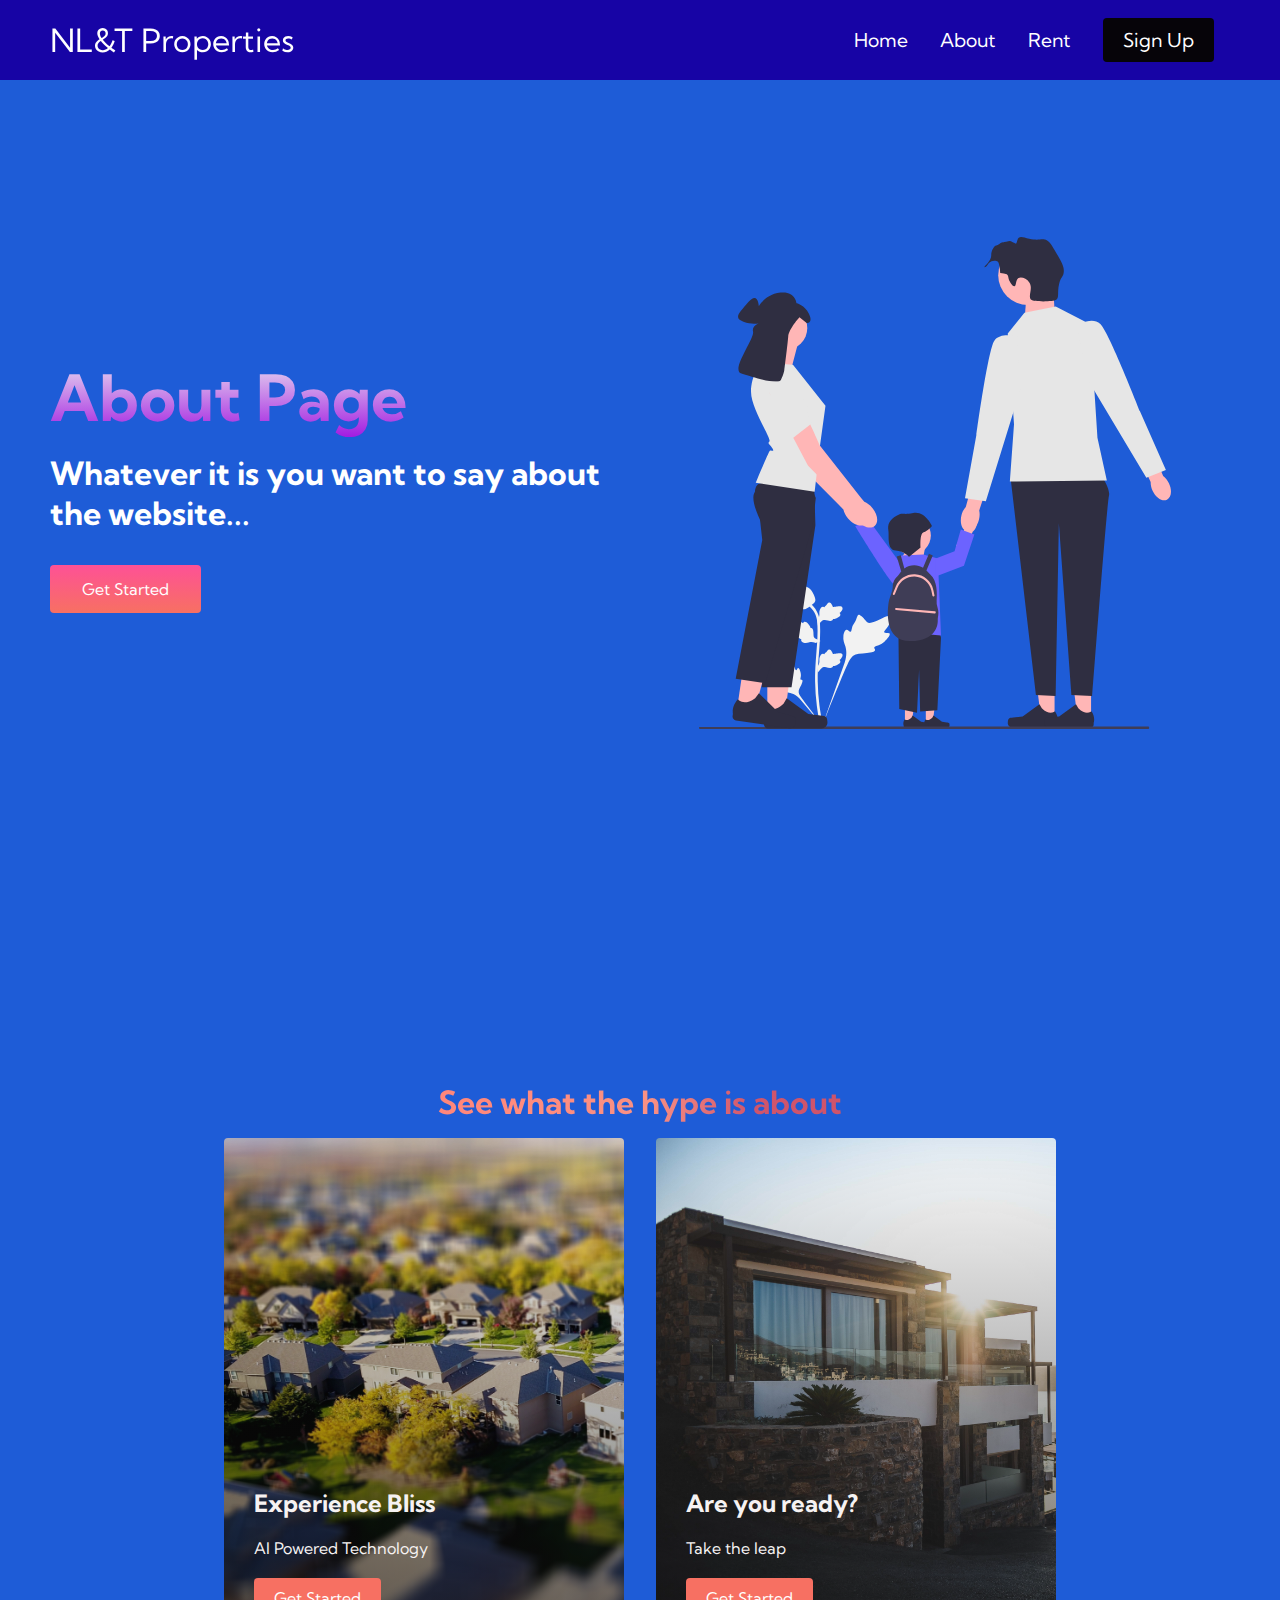
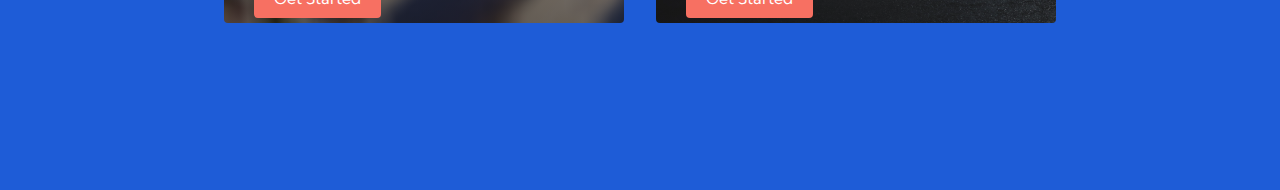
==== about.html @ 0c62916f "added about page" ====
<!DOCTYPE html>
<html lang="en">
  <head>
    <title>WebDev Studio</title>
    <!-- import javascript variables and functions -->
    <script src="app.js" defer></script>
    <!-- import CSS styles -->
    <link rel="stylesheet" href="styles.css" /> 
    
    <link href="https://fonts.googleapis.com/css2?family=Kumbh+Sans:wght@400;700&display=swap"
    rel="stylesheet"/>
  </head>
  <body>
    <nav class="navbar">
        <div class="navbar__container">
            <a href="/" id="navbar__logo"> NL&T Properties</a>
            <div class="navbar__toggle" id="mobile-menu">
                <span class="bar"></span>
                <span class="bar"></span>
                <span class="bar"></span>
            </div>
            <ul class="navbar__menu">
                <li class="navbar__item">
                    <a href="index.html" class="navbar__links">
                        Home
                    </a>
                </li>
                <li class="navbar__item">
                    <a href="about.html" class="navbar__links">
                        About
                    </a>
                </li>
                <li class="navbar__item">
                    <a href="/" class="navbar__links">
                        Rent
                    </a>
                </li>
                <li class="navbar__btn">
                    <a href="/" class="button">
                        Sign Up
                    </a>
                </li>
            </ul>
        </div>
    </nav>

    <!-- Hero Section -->
    <div class="main">
        <div class="main__container">
            <div class="main__content">
                <h1>About Page</h1>
                <p>Whatever it is you want to say about the website...</p>
                <button class="main__btn"><a href="/">Get Started</a></button>
            </div>
            <div class="main__img--container">
                <img src="images/undraw_family_vg76.svg" alt="pic" id="main__img">
            </div>
        </div>
    </div>

    <!-- Services Section -->
    <div class="services">
        <h1>See what the hype is about</h1>
        <div class="services__container">
            <div class="services__card">
                <h2>Experience Bliss</h2>
                <p>AI Powered Technology</p>
                <button>Get Started</button>
            </div>
            <div class="services__card">
                <h2>Are you ready?</h2>
                <p>Take the leap</p>
                <button>Get Started</button>
            </div>
        </div>
    </div>

    <script src="app.js"></script>
  </body>
</html>
---- styles.css ----
* {
    box-sizing: border-box;
    margin: 0;
    padding: 0;
    font-family: 'Kumbh Sans', sans-serif;
}

.navbar {
    background: #1704a5;
    height: 80px;
    display: flex;
    justify-content: center;
    align-items: center;
    font-size: 1.2rem;
    position: sticky;
    top: 0;
    z-index: 999;
}

.navbar__container {
    display: flex;
    justify-content: space-between;
    height: 80px;
    z-index: 1;
    width: 100%;
    max-width: 1300px;
    margin: 0 auto;
    padding: 0 50px;

}

#navbar__logo {
    background-color: white;
    background-image: linear-gradient(to top, #2b09c3 0%, #ffb199, 100%);
    background-size: 100%;
    -webkit-background-clip: text;
    -moz-background-clip: text;
    -webkit-text-fill-color: transparent;
    -moz-text-fill-color: transparent;
    display: flex;
    align-items: center;
    cursor: pointer;
    text-decoration: none;
    font-size: 2rem;
}

.fa-gem {
    margin-right: 0.5rem;
}

.navbar__menu {
    display: flex;
    align-items: center;
    list-style: none;
    text-align: center;
}

.navbar__item {
    height: 80px;
}

.navbar__links {
    color: #fff;
    display: flex;
    align-items: center;
    justify-content: center;
    text-decoration: none;
    padding: 0 1rem;
    height: 100%;
}

.navbar__btn {
    display: flex;
    justify-content: center;
    align-items: center;
    padding: 0 1rem;
    width: 100%;
}

.button {
    display: flex;
    justify-content: center;
    align-items: center;
    text-decoration: none;
    padding: 10px 20px;
    height: 100%;
    width: 100%;
    border: none;
    outline: none;
    border-radius: 4px;
    background: #060409;
    color: #fff;
}
.button:hover {
    background: #7207d1;
    transition: all 0.3s ease;
}

.navbar__links:hover {
    color: #7207d1;
    transition: all 0.3s ease;
}

@media screen and (max-width: 960px) {
    .navbar__container {
        display: flex;
        justify-content: space-between;
        height: 80px;
        z-index: 1;
        width: 100%;
        max-width: 1300px;
        padding: 0;
    }

    .navbar_menu {
        display: grid;
        grid-template-columns: auto;
        margin: 0;
        width: 100%;
        position: absolute;
        
        transition: all 0.5s ease;
        height: 50vh;
        z-index: -1;
    }

    .navbar__menu.active {
         background: #131313;
         top: 100%;
         opacity: 1;
         transition: all 0.5s ease;
         z-index: 99;
         height: 50vh;
         font-size: 1.6rem;
    }

    #navbar__logo {
        padding-left: 25px;

    }

    .navbar__toggle.bar {
        width: 25px;
        height: 3px;
        margin: 5px auto;
        transition: all 0.3s ease-in-out;
        background: #fff;
    }

    .navbar__item {
        width: 100%;
    }

    .navbar__links {
        text-align: center;
        padding: 2rem;
        width: 100%;
        display: table;
    }

    #mobile-menu {
        position: absolute;
        top: 20%;
        right: 5%;
        transform: translate(5%, 20%);
    }

    .navbar__btn {
        padding-bottom: 2rem;
    }

    .button {
        display: flex;
        justify-content: center;
        align-items: center;
        width: 80%;
        height: 80px;
        margin: 0;
    }

    .navbar__toggle.bar {
        display: block;
        cursor: pointer;
    }

    #mobile-menu.is-active .bar:nth-child(2) {
        opacity: 0;
    }

    #mobile-menu.is-active .bar:nth-child(1) {
        transform: translateY(8px) rotate(45deg);
    }
    #mobile-menu.is-active .bar:nth-child(3) {
        transform: translateY(-8px) rotate(-45deg);
    }
}
/* Hero Section CSS*/

.main {
    background-color: #1e5cd7;

}

.main__container {
    display: grid;
    grid-template-columns: 1fr 1fr;
    align-items: center;
    justify-self: center;
    margin: 0 auto;
    height: 90vh;
    background-color: 141414;
    z-index: 1;
    width: 100%;
    max-width: 1300px;
    padding: 0 50px;
}

.main__content h1 {
    font-size: 4rem;
    background-color: #eeeaf0;
    background-image: linear-gradient(to top, #a21ce1 0%, rgba(163, 111, 240, 0.067) 100%);
    background-size: 100%;
    -webkit-background-clip: text;
    -moz-background-clip: text;
    -webkit-text-fill-color: transparent;
    -moz-text-fill-color: transparent;
}

.main__content h2 {
    font-size: 4rem;
    background-color: #e0e53d;
    background-image: linear-gradient(to top, #f5eff6 0%, rgba(133, 77, 216, 0.067) 100%);
    background-size: 100%;
    -webkit-background-clip: text;
    -moz-background-clip: text;
    -webkit-text-fill-color: transparent;
    -moz-text-fill-color: transparent;
}

.main__content p {
    margin-top: 1rem;
    font-size: 2rem;
    font-weight: 700;
    color: white;
}

.main__btn {
    font-size: 1rem;
    background-image: linear-gradient(to top, #f77062 0%, #fe5196 100%);
    padding: 14px 32px;
    border: none;
    border-radius: 4px;
    color: #fff;
    margin-top: 2rem;
    cursor: pointer;
    position: relative;
    transition: all 0.35s;
    outline: none;
}

.main__btn a {
    position: relative;
    z-index: 2;
    color: #fff;
    text-decoration: none;
}

.main__btn:after {
    position: absolute;
    content: '';
    top: 0;
    left: 0;
    width: 0;
    height: 100%;
    background: #8707ae;
    transition: al 0.35s;
    border-radius: 4px;
}

.main__btn:hover {
    color: #fff;
}

.main__btn:hover:after {
    width:100%;
}

.main__img--container {
    text-align: center;
}

#main__img {
    height: 80%;
    width: 80%;
}

/* Mobile Responsive */
@media screen and (max-width: 768px) {
    .main__container {
        display: grid;
        grid-template-columns: auto;
        align-items: center;
        justify-self: center;
        width: 100%;
        margin: 0 auto;
        height: 90vh;
    }

    .main__content {
        text-align: center;
        margin-bottom: 4rem;
    }

    .main__content h1 {
        font-size: 2.5rem;
        margin-top: 2rem;
    }

    .main__content h2 {
        font-size: 3rem;
    }

    .main__content p {
        margin-top: 1rem;
        font-size: 1.5rem;
    }
}

@media screen and (max-width: 480px) {
    .main__content h1 {
        font-size: 2rem;
        margin-top: 3rem;
    }

    .main__content h2 {
        font-size: 2rem;
    }

    .main__content p {
        margin-top: 2rem;
        font-size: 1.5rem;
    }

    .main__btn {
        padding: 12px 36px;
        margin: 2.5rem 0;
    }
}

/* Services Section CSS */
.services {
    background-color: #1e5cd7;
    display: flex;
    flex-direction: column;
    align-items: center;
    height: 100vh;
    top: 0;
}

.services h1 {
    background-color: #ff8177;
    background-image: linear-gradient(to right, #ff8177 0%,
    #ff867a 0%, #ff8c7f 21%, #f99185 52%, #cf556c 78%, #b12a5b 800%
    );
    background-size: 100%;
    margin-bottom: 0rem;
    font-size: 2.5rem;
    -webkit-background-clip: text;
    -moz-background-clip: text;
    -webkit-text-fill-color: transparent;
    -moz-text-fill-color: transparent;
}

.services__container {
    display: flex;
    justify-content: center;
    flex-wrap: wrap;
}

.services__card {
    margin: 1rem;
    height: 485px;
    width: 400px;
    margin-bottom: 0rem;
    border-radius: 4px;
    background-image: linear-gradient(to bottom, rgba(0,0,0,0) 0%, rgba(17,17,17,0.6) 100%), url("images/house.jpg");
    background-size: cover;
    position: relative;
    color: rgb(246, 242, 242);
}

.services__card:nth-child(2) {
    background-image: linear-gradient(to bottom, rgba(0,0,0,0) 0%, rgba(17,17,17,0.6) 100%), url("images/view.jpg");

}

.services h2 {
    position: absolute;
    top: 350px;
    left: 30px;
}

.services__card p {
    position: absolute;
    top: 400px;
    left: 30px;
}

.services__card button {
    color: #fff;
    padding: 10px 20px;
    border: none;
    outline: none;
    border-radius: 4px;
    background: #f77062;
    position: absolute;
    top: 440px;
    left: 30px;
    font-size: 1rem;
    cursor: pointer;
}

.services__card:hover {
    transform: scale(1.075);
    transition: 0.2s ease-in;
    cursor: pointer;
}

@media screen and (max-width: 960px) {
    .services {
        height: 1600px;
    }
}

.services h1 {
    font-size: 2rem;
    margin-top: 12rem;
}

@media screen and (max-width: 480px) {
    .services {
        height: 1400px;
    }
    .services h1 {
        font-size: 1.2rem;
    }

    .services__card {
        width: 300px;
    }
}
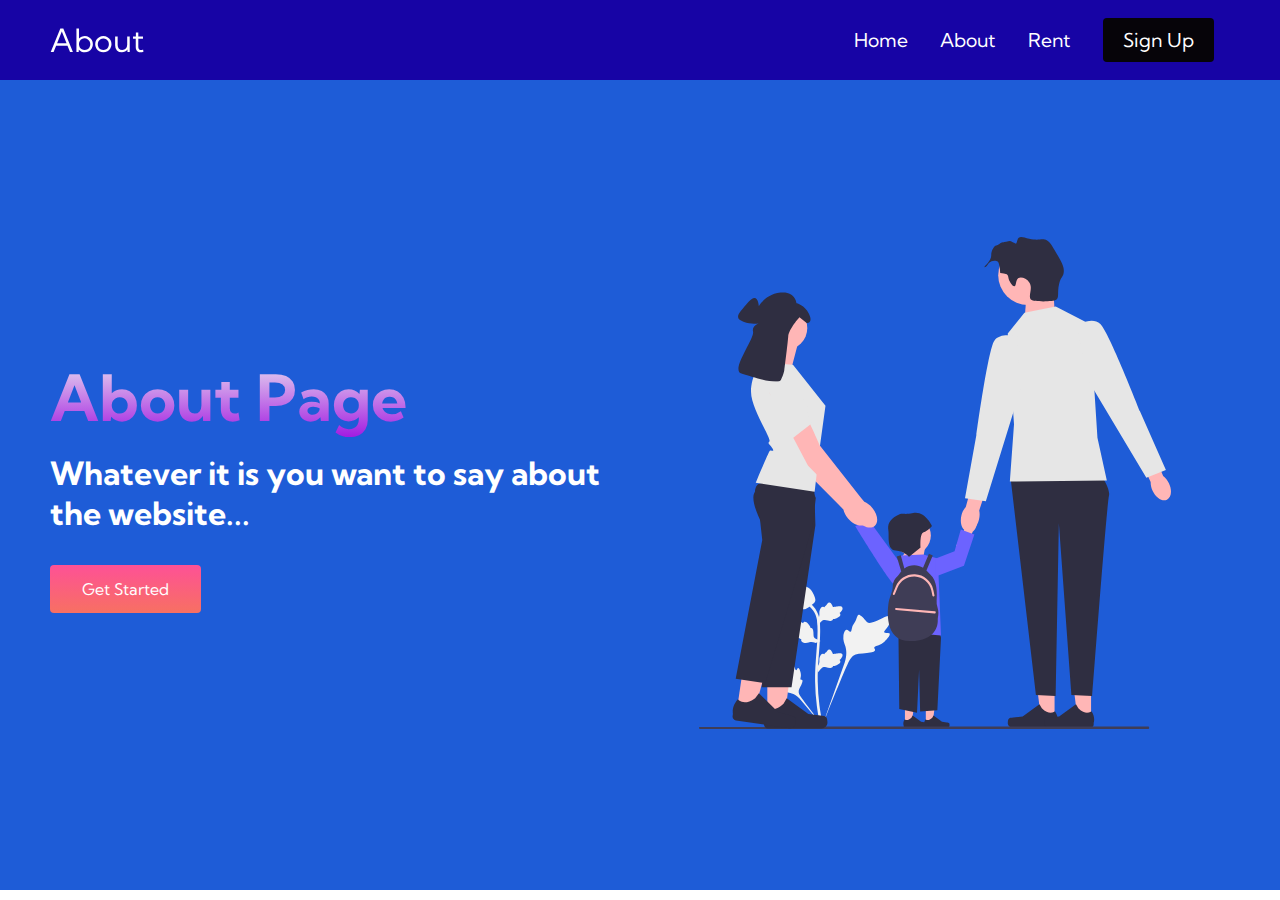
==== commit 6efd1e09: "Template for HTML version done" ====
--- a/about.html
+++ b/about.html
@@ -13,7 +13,7 @@
   <body>
     <nav class="navbar">
         <div class="navbar__container">
-            <a href="/" id="navbar__logo"> NL&T Properties</a>
+            <a href="/" id="navbar__logo"> About</a>
             <div class="navbar__toggle" id="mobile-menu">
                 <span class="bar"></span>
                 <span class="bar"></span>
@@ -58,23 +58,6 @@
         </div>
     </div>
 
-    <!-- Services Section -->
-    <div class="services">
-        <h1>See what the hype is about</h1>
-        <div class="services__container">
-            <div class="services__card">
-                <h2>Experience Bliss</h2>
-                <p>AI Powered Technology</p>
-                <button>Get Started</button>
-            </div>
-            <div class="services__card">
-                <h2>Are you ready?</h2>
-                <p>Take the leap</p>
-                <button>Get Started</button>
-            </div>
-        </div>
-    </div>
-
     <script src="app.js"></script>
   </body>
 </html>--- a/styles.css
+++ b/styles.css
@@ -349,7 +349,7 @@
 
 /* Services Section CSS */
 .services {
-    background-color: #1e5cd7;
+    background-color: #f9fafc;
     display: flex;
     flex-direction: column;
     align-items: center;
